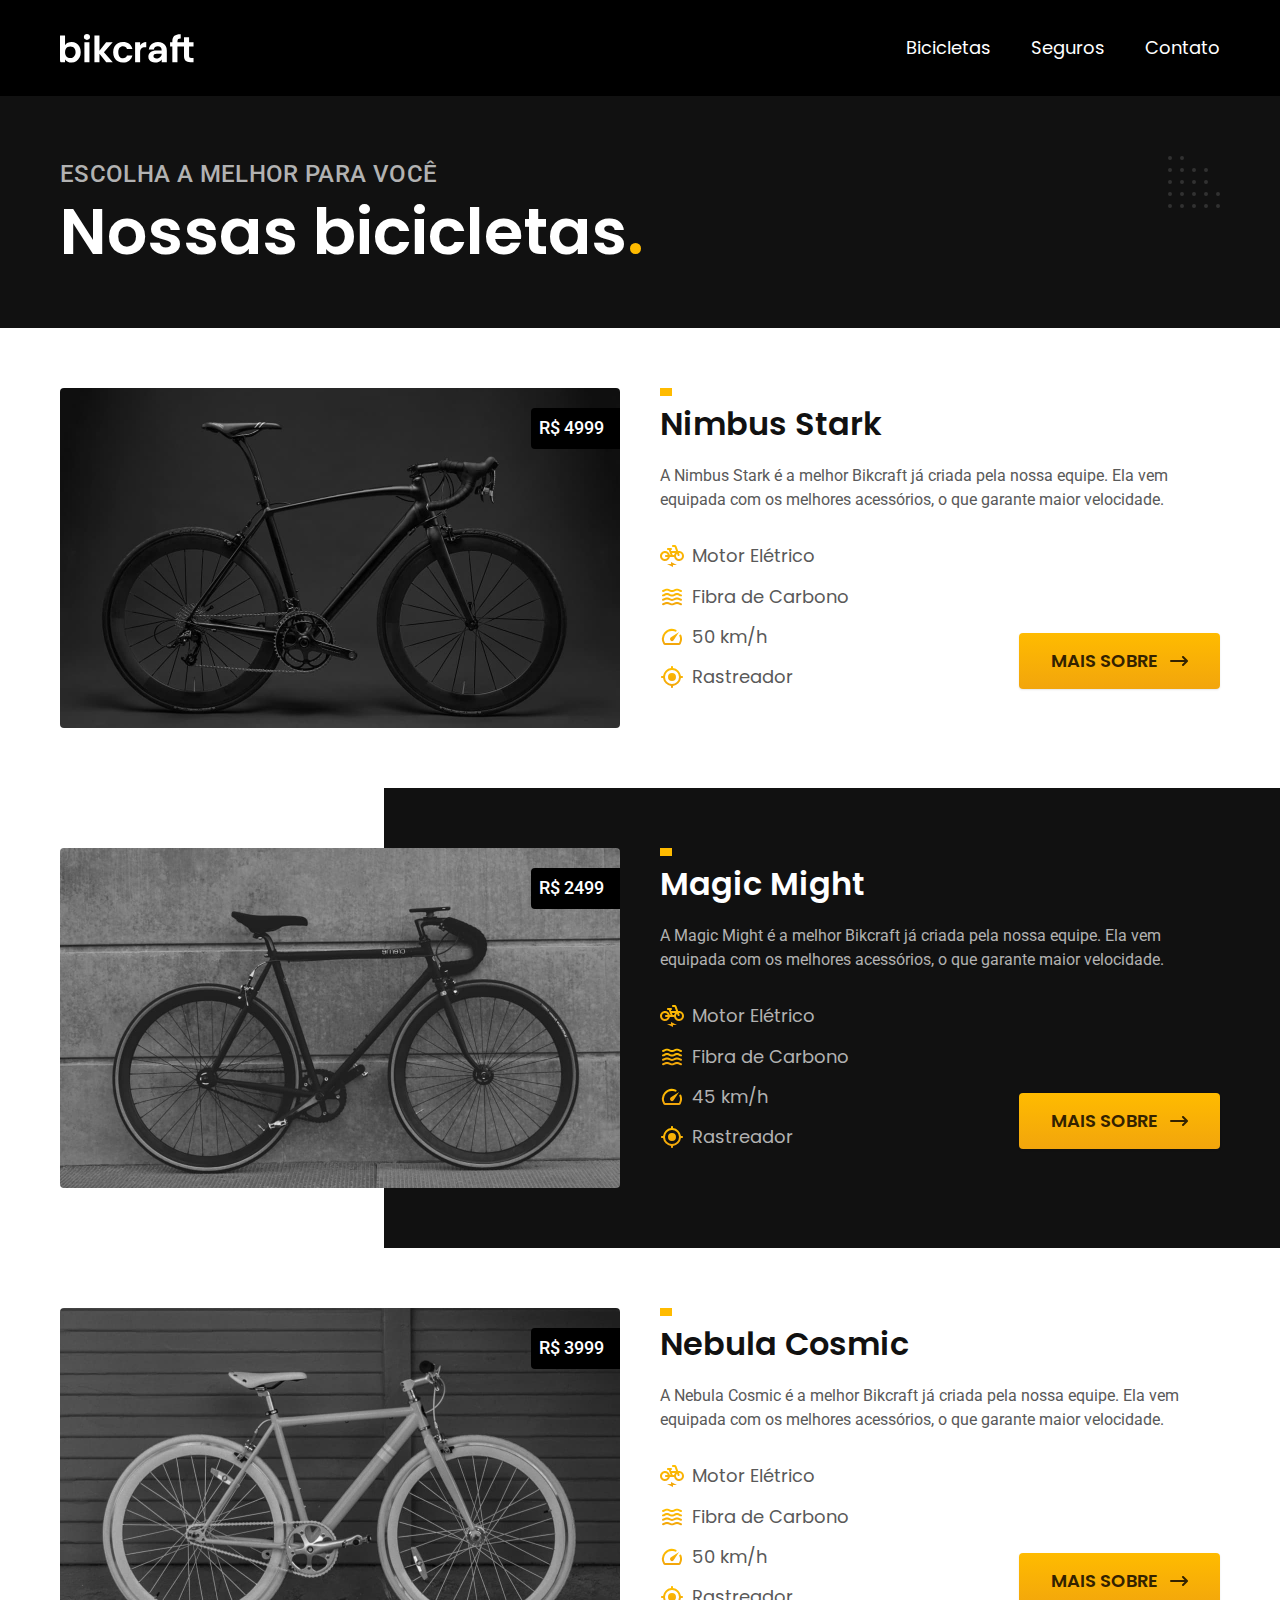
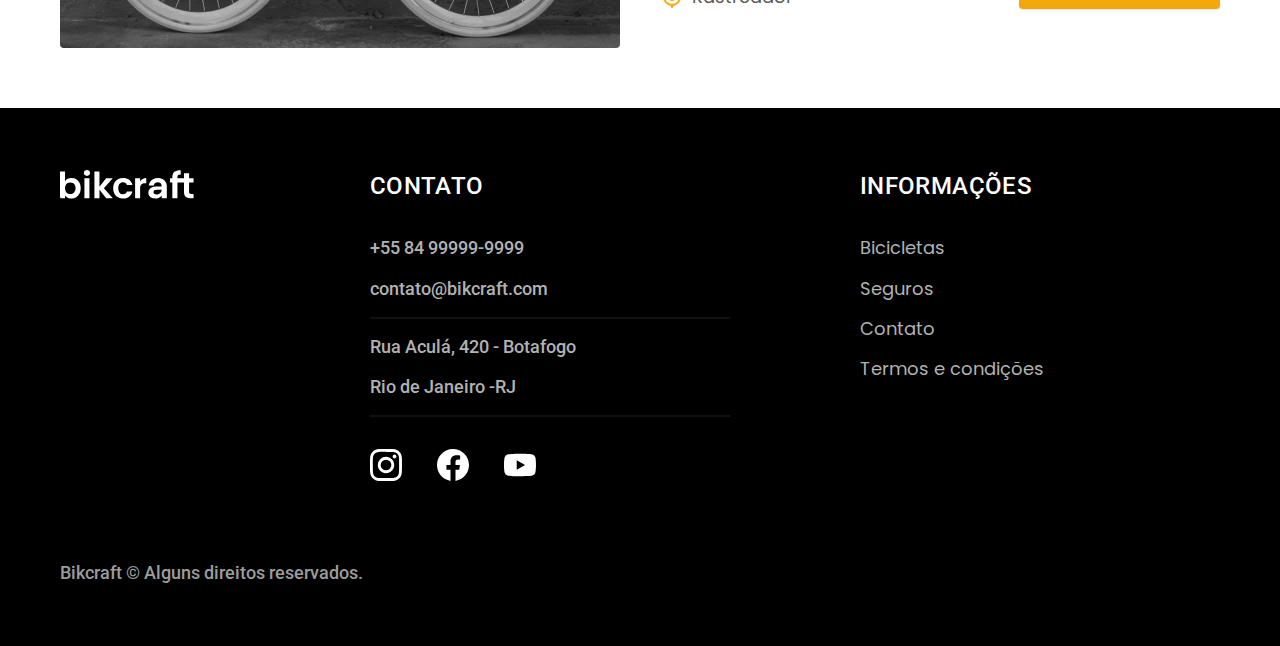
==== bicicletas.html @ da6675d0 "finalizando" ====
<!DOCTYPE html>

<html lang="pt-br">
<head>
  <meta charset="UTF-8">
  <meta name="viewport" content="width=device-width, initial-scale=1.0">

  <title>Bicicletas | Bikcraft </title>
  <meta name="description" content="Termos e Condições">

  
    <link rel="preload" href="./css/style.css " as="style">
  <link rel="stylesheet" href="./css/style.css">



  <link rel="preconnect" href="https://fonts.googleapis.com">
  <link rel="preconnect" href="https://fonts.gstatic.com" crossorigin>
  <link href="https://fonts.googleapis.com/css2?family=Poppins:wght@400;600&
  family=Roboto:wght@400;500&display=swap" rel="stylesheet">
  <link rel="preconnect" href="https://fonts.googleapis.com">
  <link rel="preconnect" href="https://fonts.gstatic.com" crossorigin>
  <link href="https://fonts.googleapis.com/css2?family=Merriweather:ital,
  wght@1,900&family=Poppins:wght@400;600&family=Roboto:wght@400;500&
  display=swap" rel="stylesheet">
</head>
  <!-- <STYLE>A {text-decoration: none;} </STYLE> -->

<body id="bicicletas">
  <header class="header-bg">
    <div class="header container">
      <a href="./">
        <img src="./img/bikcraft.svg" alt="Bikcraft">
      </a><!-- clicar na imagem 'bikcraft' inicial para voltar para home do site -->
       
      <nav aria-label="primária">
        <ul class="header-menu font-1-m cor-0">
          <li><a href="./bicicletas.html">Bicicletas</a></li>
          <li><a href="./seguros.html">Seguros</a></li>
          <li><a href="./contato.html">Contato</a></li>
        </ul>
      </nav>
    </div>
  </header>

  <main>
    <div class="titulo-bg">
      <div class="titulo container">
        <p class="font-2-l-b cor-5">Escolha a melhor para você</p>
        <h1 class="font-1-xxl cor-0">Nossas bicicletas<span class="cor-p1">.</span></h1>
      </div>
    </div>    
    <div class="bicicletas container">
      <div class="bicicletas-imagem">
        <img src="./img/bicicletas/nimbus.jpg" alt="Bicicleta preta">
        <span class="font-2-m cor-0">R$ 4999</span>         
      </div>
      <div class="bicicletas-conteudo">
        <h2 class="font-1-xl">Nimbus Stark</h2>
        <p class="font-2-s cor-8">A Nimbus Stark é a melhor Bikcraft já criada pela nossa equipe. Ela vem 
        equipada com os melhores acessórios, o que garante maior velocidade.</p>
        <ul class="font-1-m cor-8">
          <li><img src="./img/icones/eletrica.svg" alt="">
            Motor Elétrico
          </li>
          <li><img src="./img/icones/carbono.svg" alt="">
            Fibra de Carbono
          </li>
          <li><img src="./img/icones/velocidade.svg" alt="">
            50 km/h
          </li>
          <li><img src="./img/icones/rastreador.svg" alt="">
            Rastreador
          </li>
        </ul>
        <a class="botao seta" href="./bicicletas/nimbus.html">Mais sobre</a>
      </div>
    </div>    
    <div class="bicicletas-bg">
      <div class="bicicletas container">
        <div class="bicicletas-imagem">
          <img src="./img/bicicletas/magic.jpg" alt="Bicicleta preta">
          <span class="font-2-m cor-0">R$ 2499</span>         
        </div>
        <div class="bicicletas-conteudo">
          <h2 class="font-1-xl cor-0">Magic Might</h2>
          <p class="font-2-s cor-5">A Magic Might é a melhor Bikcraft já criada pela nossa equipe. Ela vem 
          equipada com os melhores acessórios, o que garante maior velocidade.</p>
          <ul class="font-1-m cor-5">
            <li><img src="./img/icones/eletrica.svg" alt="">
              Motor Elétrico
            </li>
            <li><img src="./img/icones/carbono.svg" alt="">
              Fibra de Carbono
            </li>
            <li><img src="./img/icones/velocidade.svg" alt="">
              45 km/h
            </li>
            <li><img src="./img/icones/rastreador.svg" alt="">
              Rastreador
            </li>
          </ul>
          <a class="botao seta" href="./bicicletas/magic.html">Mais sobre</a>
        </div>
      </div>
    </div>
    <div class="bicicletas container">
      <div class="bicicletas-imagem">
        <img src="./img/bicicletas/nebula.jpg" alt="Bicicleta preta">
        <span class="font-2-m cor-0">R$ 3999</span>         
      </div>
      <div class="bicicletas-conteudo">
        <h2 class="font-1-xl">Nebula Cosmic</h2>
        <p class="font-2-s cor-8">A Nebula Cosmic é a melhor Bikcraft já criada pela nossa equipe. Ela vem 
        equipada com os melhores acessórios, o que garante maior velocidade.</p>
        <ul class="font-1-m cor-8">
          <li><img src="./img/icones/eletrica.svg" alt="">
            Motor Elétrico
          </li>
          <li><img src="./img/icones/carbono.svg" alt="">
            Fibra de Carbono
          </li>
          <li><img src="./img/icones/velocidade.svg" alt="">
            50 km/h
          </li>
          <li><img src="./img/icones/rastreador.svg" alt="">
            Rastreador
          </li>
        </ul>
        <a class="botao seta" href="./bicicletas/nebula.html">Mais sobre</a>
      </div>
    </div>
  </main>

  <footer class="footer-bg">
    <div class="footer container">
      <img src="./img/bikcraft.svg" alt="bikcraft">
      <div class="footer-contato">
        <h3 class="font-2-l-b cor-0">Contato</h3>
        <ul class="font-2-m cor-5">
          <li><a href="tel:+5584999999999">+55 84 99999-9999</a></li>
          <li><a href="mailto:contato@bikcraft.com">contato@bikcraft.com</a></li>
          <li>Rua Aculá, 420 - Botafogo</li>
          <li>Rio de Janeiro -RJ</li>
        </ul>
        <div class="footer-redes">
          <a href="./">
            <img src="./img/redes/instagram.svg" alt="Instagram">
          </a>
          <a href="./">
            <img src="./img/redes/facebook.svg" alt="Facebook">
          </a>
          <a href="./">
            <img src="./img/redes/youtube.svg" alt="Youtube">
          </a>
        </div>

      </div>
      <div class="footer-informacoes">
        <h3 class="font-2-l-b cor-0">Informações</h3>
        <nav>
          <ul class="font-1-m cor-5">
            <li><a href="./bicicletas.html">Bicicletas</a></li>
            <li><a href="./seguros.html">Seguros</a></li>
            <li><a href="./contato.html">Contato</a></li>
            <li><a href="./termos.html">Termos e condições</a></li>
          </ul>
        </nav>
      </div>
      <p class="footer-copy font-2-m cor-6">Bikcraft © Alguns direitos reservados.</p>
    </div>

  </footer>

</body>
</html>
---- css/style.css ----
@import "./global/global.css";
@import "./utilidades/tipografia.css";
@import "./utilidades/cores.css";


@import "./global/header.css";
@import "./global/footer.css";


/* Utilidades */
@import "./utilidades/componentes.css";
@import "./utilidades/formulario.css";


/* home */
@import "./home/introducao.css";
@import "./home/tecnologia.css";
@import "./home/parceiros.css";
@import "./home/depoimento.css";



/* bicicletas */
@import "./bicicletas/bicicletas-lista.css";
@import "./bicicletas/bicicletas.css";

/* bicicleta */
@import "./bicicleta/bicicleta.css";
@import "./bicicleta/seguro.css";

/* seguros */
@import "./seguros/seguros.css";
@import "./seguros/vantagens.css";
@import "./seguros/perguntas.css";

/* contato */
@import "./contato/contato.css";
@import "./contato/lojas.css";

/* orçamento */
@import "./orcamento/orcamento.css";

 

/* termos */
@import "./termos/termos.css"
---- css/style.css ----
@import "./global/global.css";
@import "./utilidades/tipografia.css";
@import "./utilidades/cores.css";


@import "./global/header.css";
@import "./global/footer.css";


/* Utilidades */
@import "./utilidades/componentes.css";
@import "./utilidades/formulario.css";


/* home */
@import "./home/introducao.css";
@import "./home/tecnologia.css";
@import "./home/parceiros.css";
@import "./home/depoimento.css";



/* bicicletas */
@import "./bicicletas/bicicletas-lista.css";
@import "./bicicletas/bicicletas.css";

/* bicicleta */
@import "./bicicleta/bicicleta.css";
@import "./bicicleta/seguro.css";

/* seguros */
@import "./seguros/seguros.css";
@import "./seguros/vantagens.css";
@import "./seguros/perguntas.css";

/* contato */
@import "./contato/contato.css";
@import "./contato/lojas.css";

/* orçamento */
@import "./orcamento/orcamento.css";

 

/* termos */
@import "./termos/termos.css"
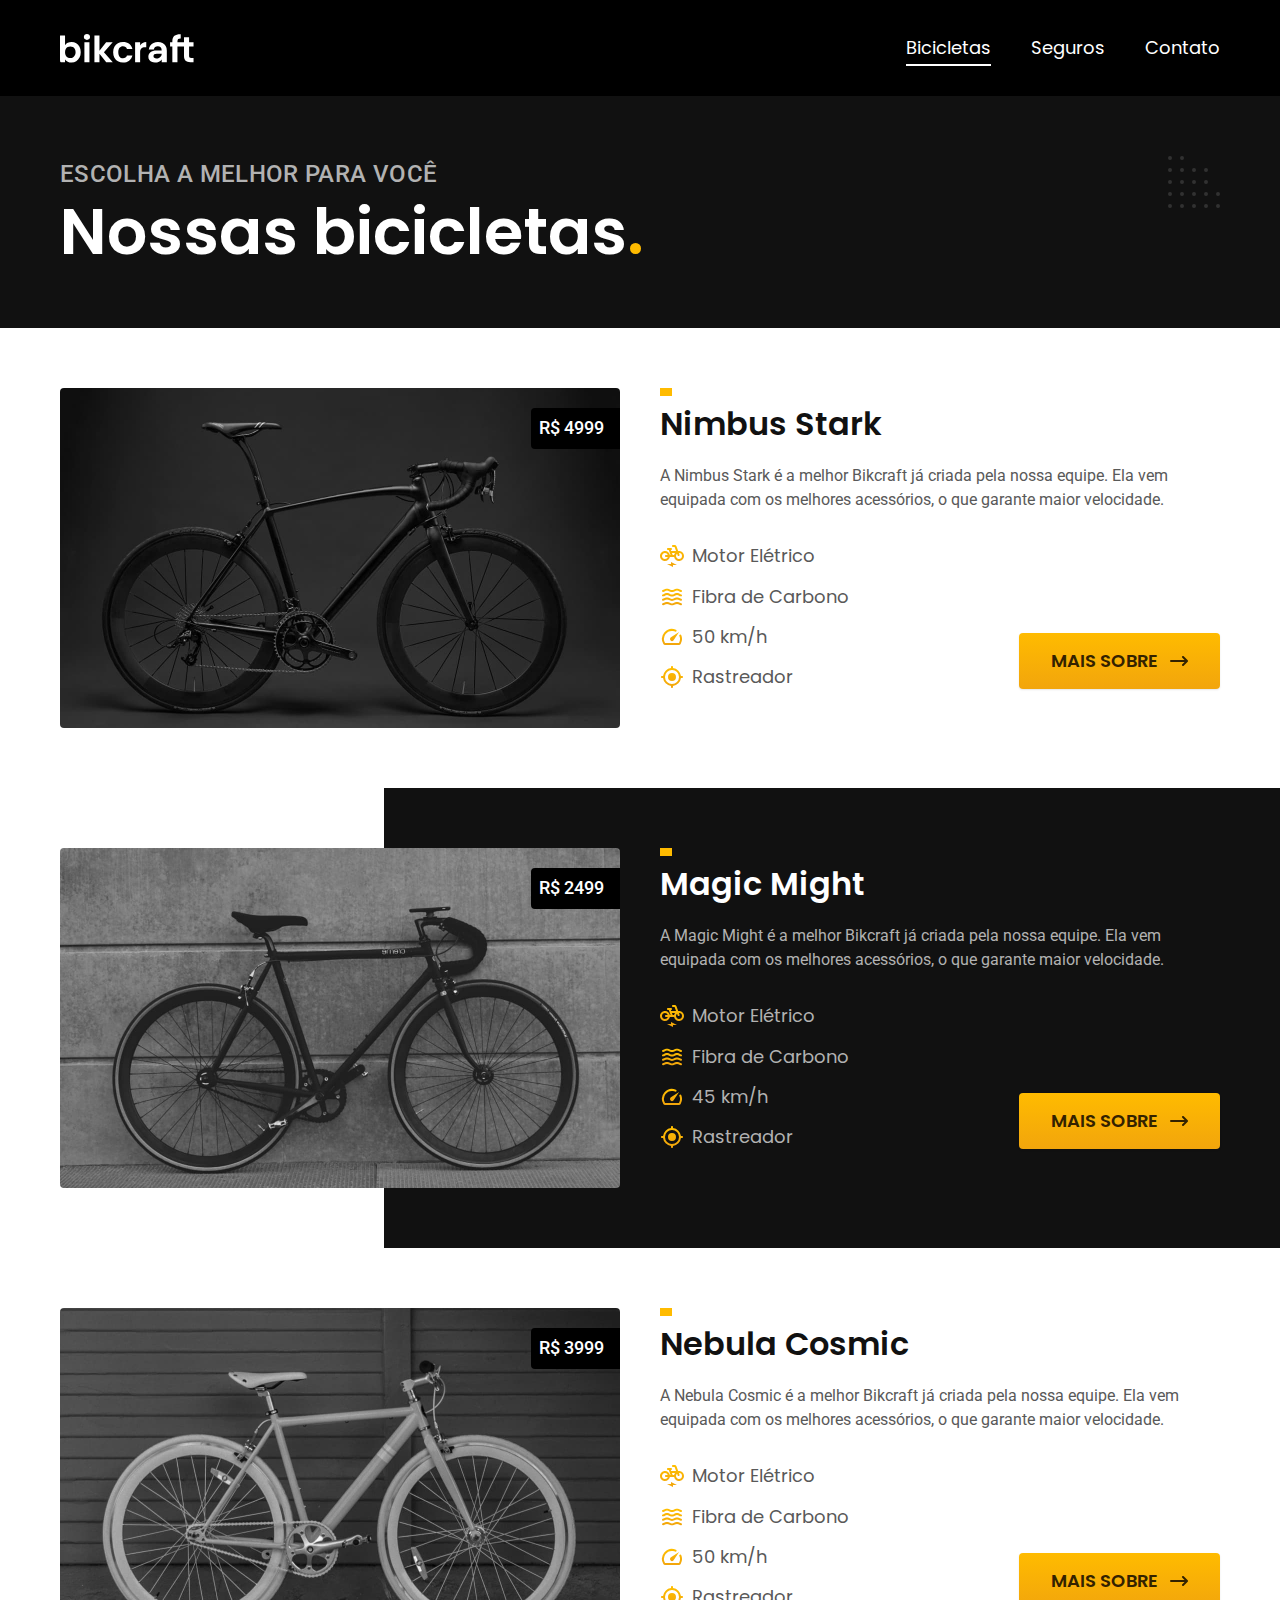
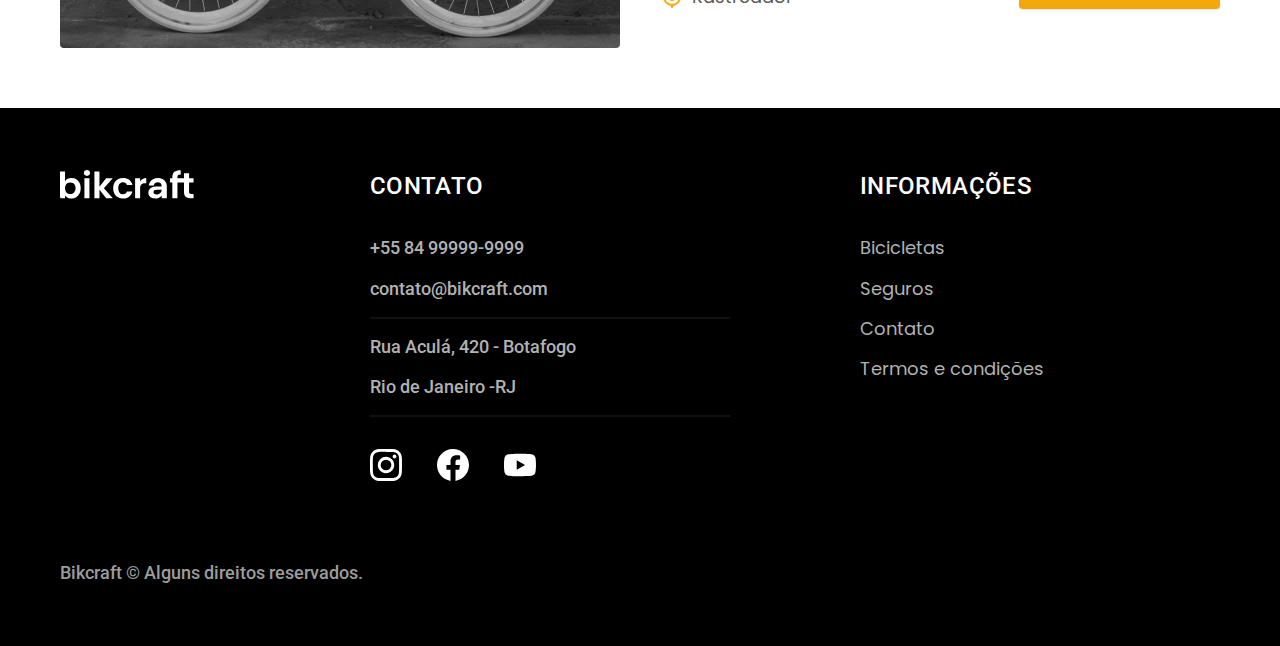
==== commit b2cc733b: "Implementando JavaScript e otimizando o css" ====
--- a/bicicletas.html
+++ b/bicicletas.html
@@ -9,8 +9,9 @@
   <meta name="description" content="Termos e Condições">
 
   
-    <link rel="preload" href="./css/style.css " as="style">
-  <link rel="stylesheet" href="./css/style.css">
+       <link rel="icon" href="./favicon.svg" type="img/svg+xml">
+  <link rel="preload" href="./css/style.min.css " as="style">
+  <link rel="stylesheet" href="./css/style.min.css">
 
 
 
@@ -23,7 +24,9 @@
   <link href="https://fonts.googleapis.com/css2?family=Merriweather:ital,
   wght@1,900&family=Poppins:wght@400;600&family=Roboto:wght@400;500&
   display=swap" rel="stylesheet">
+  <script>document.documentElement.classList.add('js');</script>
 </head>
+
   <!-- <STYLE>A {text-decoration: none;} </STYLE> -->
 
 <body id="bicicletas">
@@ -172,5 +175,7 @@
 
   </footer>
 
+   <script src="./js/script.js"></script>
 </body>
+
 </html>--- a/css/style.min.css
+++ b/css/style.min.css
@@ -0,0 +1 @@
+body{margin:0;font-family:Arial,Helvetica,sans-serif;color:#111}blockquote,dd,h1,h2,h3,h4,p,ul{margin:0}ul{padding:0;list-style:none}a{text-decoration:none;color:inherit}img{max-width:100%;display:block;border-radius:4px}img[src$=".jpg"]{border-radius:4px}.font-1-xs{font:400 0.75rem/1.35 Poppins,sans-serif}.font-2-xs{font:400 0.875rem/1.43 Roboto,sans-serif}.font-1-s{font:400 1rem/1.5 Poppins,sans-serif}.font-2-s{font:400 1rem/1.5 Roboto,sans-serif}.font-1-m,.font-1-m-b{font:400 1.125rem/1.35 Poppins,sans-serif}.font-1-m-b{font-weight:600}.font-2-m{font:500 1.125rem/1.35 Roboto,sans-serif}.font-1-l{font:400 1.5rem/1.5 Poppins,sans-serif}.font-2-l,.font-2-l-b{font:400 1.5rem/1.5 Roboto,sans-serif}.font-2-l-b{font-weight:500;letter-spacing:.015em;text-transform:uppercase}.font-1-xl{font:600 2rem/1.25 Poppins,sans-serif}.font-2-xl{font:500 2rem/1.25 Roboto,sans-serif}.font-1-xxl{font:600 4rem/1.125 Poppins,sans-serif}@media (max-width:1200px){.font-1-xxl{font-size:3rem}.font-2-l,.font-2-l-b{font-size:1.125rem}}@media (max-width:1200px){.font-1-xxl{font-size:2rem}.font-1-xl,.font-2-xl{font-size:1.5rem}}:root{--cor-0:#ffffff;--cor-1:#F7F7F7;--cor-2:#EDEDED;--cor-3:#DEDEDE;--cor-4:#CCCCCC;--cor-5:#b2b2b2;--cor-6:#9C9C9C;--cor-7:#717171;--cor-8:#595959;--cor-9:#404040;--cor-10:#2e2e2e;--cor-11:#111111;--cor-12:#000000;--cor-p1:#ffbb00;--cor-p2:#E4A30B;--cor-p3:#A66F00;--cor-p4:#664400;--cor-p5:#332200}.cor-0{color:var(--cor-0)}.cor-1{color:var(--cor-1)}.cor-2{color:var(--cor-2)}.cor-3{color:var(--cor-3)}.cor-4{color:var(--cor-4)}.cor-5{color:var(--cor-5)}.cor-6{color:var(--cor-6)}.cor-7{color:var(--cor-7)}.cor-8{color:var(--cor-8)}.cor-9{color:var(--cor-9)}.cor-10{color:var(--cor-10)}.cor-11{color:var(--cor-11)}.cor-12{color:var(--cor-12)}.cor-p1{color:var(--cor-p1)}.cor-p2{color:var(--cor-p2)}.cor-p3{color:var(--cor-p3)}.cor-p4{color:var(--cor-p4)}.cor-p5{color:var(--cor-p5)}.js .fadeInDown{transform:translate3d(0,-20px,0)}.js .fadeInUp{transform:translate3d(0,20px,0)}.js .fadeInRight{transform:translate3d(20px,0,0)}.js .fadeInLeft{transform:translate3d(-20px,0,0)}.js [data-anime]{opacity:0}.js .anime{opacity:1;transform:none;transition:transform .8s,opacity .8s}.header-bg{background-color:var(--cor-12)}.header{display:flex;flex-wrap:wrap;gap:20px;padding-top:20px;justify-content:space-between;align-items:center;padding-top:20px;padding-bottom:20px}.header-menu{display:flex;flex-wrap:wrap;gap:40px}.header-menu a{display:inline-block;padding:16px 0;position:relative}.header-menu a::after{content:"";display:block;height:2px;width:0;background:var(--cor-0);margin-top:4px;transition:.3s;position:absolute}.header-menu a.ativo::after,.header-menu a:hover:after{width:100%}@media (max-width:800px){.header-menu{gap:20px}.header-menu a{background:#111;padding:12px 16px;border-radius:4px}.header-menu a:hover{background-color:#2e2e2e}.header a:after{display:none}}@media (max-width:800px){.header-menu{gap:12px}.header-menu a{padding:8px 12px;font-size:14px}}.footer-bg{background-color:var(--cor-12)}.footer{display:grid;grid-template-columns:3fr 5fr 4fr;gap:40px;padding-top:60px;padding-bottom:60px}.footer h3{margin-bottom:32px}.footer-contato ul{margin-bottom:32px}.footer-contato li:nth-child(2n):after{content:"";display:block;max-width:360px;height:2px;background:var(--cor-11);margin-top:16px}.footer li{margin-bottom:16px}.footer-redes{display:flex;gap:35px}.footer a:hover{color:var(--cor-0)}.footer-copy{grid-column:1/-1;margin-top:40px}@media (max-width:800px){.footer>img{display:none}.footer{grid-template-columns:1fr 1fr}}@media (max-width:600px){.footer{grid-template-columns:1fr;gap:60px}.footer-copy{margin-top:0}}.container{box-sizing:border-box;max-width:1200px;padding-left:20px;padding-right:20px;margin-left:auto;margin-right:auto}.botao{display:inline-block;padding:16px 32px;background:linear-gradient(#fb0,#f2a50c);border-radius:4px;box-shadow:0 1px 2px rgba(0,0,0,.1);text-transform:uppercase;color:var(--cor-p5);font:600 1.125rem/1.35 Poppins,sans-serif;max-width:max-content;border:none;cursor:pointer}.botao:hover{background:linear-gradient(#ffb60d,#e59317)}.botao.secundario{background:var(--cor-10);color:var(--cor-2)}.botao.seta{display:flex;align-items:center}.botao.seta::after{content:"";display:inline-block;width:18px;height:10px;margin-left:12px;background:url("../img/icones/seta.svg");transition:transform .2s}.botao.seta:hover:after{transform:translateX(4px)}.botao.secundario:hover{background:var(--cor-9)}@media (max-width:600px){.botao{padding:12px 16px;font-size:16px}}.link{display:inline-block;color:var(--cor-p1);font:500 1.5rem/1.5 poppins,sans-serif;text-transform:uppercase}.link::after{content:"";display:block;width:100%;height:4px;background-color:currentColor}.link:hover{color:var(--cor-0)}.titulo-bg{padding-top:60px;padding-bottom:60px;background-color:var(--cor-11)}.titulo{background:url(../img/dec/top-right.svg) no-repeat top right 20px}.titulo p{margin-bottom:4px}@media (max-width:800px){.titulo{padding-top:40px;padding-bottom:40px}.titulo p{font-size:1rem;text-transform:lowercase;font-weight:400}}form{display:grid;grid-template-columns:1fr 1fr;gap:20px}.form label{display:block;font:600 1rem/1.5 Poppins,sans-serif;margin-bottom:4px}.form .col-2{grid-column:span 2}.form input[type=email],.form input[type=text],.form textarea{font:400 1rem/1.5 Roboto,sans-serif;background:var(--cor-1);border:1px solid var(--cor-2);padding:12px;border-radius:4px;width:100%;box-sizing:border-box}.form input[type=email]:focus,.form input[type=text]:focus,.form textarea:focus{outline:0;border-color:var(--cor-p1);background:var(--cor-0);box-shadow:0 0 0 2px #fea}@media (max-width:600px){.form{grid-template-columns:1fr}.form .col-2{grid-column:1}}.introducao-bg{background:var(--cor-12) url(../img/dec/bottom-left.svg) no-repeat bottom 160px left 20px;box-shadow:inset 0 -120px var(--cor-0)}.introducao{display:grid;grid-template-columns:1fr 1fr;gap:0 40px}.introducao-conteudo{align-self:end;padding-bottom:200px}.introducao img{width:100%;height:100%;object-fit:cover;border-radius:4px}.introducao h1{margin-bottom:32px}.introducao p{margin-bottom:20px}@media (max-width:800px){.introducao-bg{background:var(--cor-11);padding-top:40px;box-shadow:inset 0 -60px #fff}.introducao{grid-template-columns:1fr;gap:32px}.introducao-conteudo{padding-bottom:0}.introducao h1{margin-bottom:16px}.introducao img{height:300px;width:100%}}.tecnologia-bg{background-color:var(--cor-11);box-shadow:inset 0 80px var(--cor-0),inset 0 -80px var(--cor-0)}.tecnologia{display:grid;grid-template-columns:1fr 1fr;gap:40px}.tecnologia-imagem img{width:100%;height:100%;object-fit:cover;object-position:left}.tecnologia-conteudo{padding-top:160px;padding-bottom:160px}.tecnologia-conteudo>span{display:block;margin-bottom:20px}.tecnologia-conteudo h2{margin-bottom:32px}.tecnologia-conteudo>p{margin-bottom:20px}.tecnologia a{margin-bottom:80px}.tecnologia-vantagens{display:flex;gap:40px}.tecnologia-vantagens h3{margin-bottom:8px;width:max-content}.tecnologia-vantagens{display:flex;gap:40px}.tecnologia-vantagens img{width:24px;margin-bottom:8px}@media (max-width:800px){.tecnologia-bg{box-shadow:initial}.tecnologia{grid-template-columns:1fr}.tecnologia-conteudo{padding-top:60px;padding-bottom:60px}.tecnologia-imagem{display:none}.tecnologia a{margin-bottom:60px}}@media (max-width:600px){.tecnologia-vantagens{flex-direction:column}}.parceiros{padding-top:60px;padding-bottom:120px}.parceiros h2{padding-bottom:60px}.parceiros ul{padding:0 20px;max-width:1400px;display:grid;grid-template-columns:1fr 1fr 1fr 1fr;margin:0 auto}.parceiros li{display:flex;padding:32px;border-left:2px solid var(--cor-2)}.parceiros img{margin:auto}.parceiros li:first-child,.parceiros li:nth-child(5){border-left:none}.parceiros li:nth-child(n+5){border-top:2px solid var(--cor-2)}@media(max-width:800px){.parceiros{padding-bottom:60px}.parceiros li{padding:20px}.parceiros h2{margin-bottom:20px}.parceiros ul{grid-template-columns:1fr 1fr}.parceiros li:nth-child(n+3){border-top:2px solid var(--cor-2)}.parceiros li:nth-child(3),.parceiros li:nth-child(7){border-left:none}}.depoimento{display:grid;grid-template-columns:1fr 1fr;background-color:var(--cor-p1);overflow:hidden}.depoimento img{width:100%;height:100%;object-fit:cover;border-radius:0}.depoimento-conteudo{padding:40px 40px 80px 80px;align-self:end;background:url(../img/dec/bottom-right-p.svg) no-repeat bottom 40px right 40px}.depoimento-conteudo p{max-width:32ch;font-family:Merriweather,serif;font-style:italic;font-weight:900;margin-bottom:32px;position:relative}.depoimento p::after,.depoimento p::before{font-size:5rem;color:var(--cor-p2);position:absolute}.depoimento p::before{content:"“";left:-50px;top:-20px}.depoimento p::after{content:"”"}@media (min-width:1200px){.depoimento img{max-height:520px}}@media (max-width:800px){.depoimento{grid-template-columns:1fr;text-align:center}.depimento-img{max-height:200px}.depoimento-conteudo{padding:40px 20px;justify-self:center}}.bicicletas-lista{padding-top:60px;padding-bottom:120px}.bicicletas-lista h2{margin-bottom:40px}.bicicletas-lista ul{display:flex;gap:40px;padding:0 20px 20px 20px;max-width:1400px;margin-left:auto;margin-right:auto;overflow-x:auto}#bicicleta .bicicletas-lista ul{padding:0 0 20px 0}.bicicletas-lista li{min-width:280px}.bicicletas-lista a{display:block}.bicicletas-lista img{margin-bottom:16px}.bicicletas-lista h3{margin-bottom:8px;display:flex;align-items:center}.bicicletas-lista h3::before{content:"";display:inline-block;height:8px;width:12px;margin-right:8px;background-color:var(--cor-p1);transition:width .2s}.bicicletas-lista a:hover h3::before{width:24px}.bicicletas-lista li span{padding-left:20px}@media (max-width:800px){.bicicletas-lista{padding-bottom:60px}.bicicletas-lista ul{gap:20px}}.bicicletas-bg{background:var(--cor-11);background:linear-gradient(to right,var(--cor-0) 30%,var(--cor-11) 0)}.bicicletas{display:grid;grid-template-columns:1fr 1fr;gap:40px;padding-top:60px;padding-bottom:60px}.bicicletas-imagem{display:grid}.bicicletas-imagem img{grid-area:1/1}.bicicletas-imagem span{grid-area:1/1;place-self:start end;margin-top:20px;background:var(--cor-12);display:inline-block;padding:8px 16px 8px 8px;border-radius:4px 0 0 4px}.bicicletas-conteudo{display:grid;grid-template-columns:1fr auto;align-content:start}.bicicletas-conteudo h2,.bicicletas-conteudo p{grid-column:1/-1}.bicicletas h2{margin-bottom:20px}.bicicletas h2::before{content:"";display:block;width:12px;height:8px;background-color:var(--cor-p1);margin-bottom:8px}.bicicletas p{margin-bottom:32px}.bicicletas a{place-self:end}.bicicletas li{display:flex;align-items:center}.bicicletas li+li{margin-top:16px}.bicicletas-conteudo img{width:24px;margin-right:8px}@media (max-width:800px){.bicicletas-bg{background:var(--cor-11)}.bicicletas{grid-template-columns:1fr;gap:20px;padding-top:40px;padding-bottom:40px}}@media (max-width:600px){.bicicletas-conteudo{grid-template-columns:1fr}.bicicletas ul{font-size:1rem;grid-template-columns:1fr 1fr;margin-bottom:32px}.bicicletas a{place-self:star}}.bicicleta{display:grid;grid-template-columns:1fr 1fr;align-items:start;gap:40px;padding-top:60px;padding-bottom:60px;background:url(../img/dec/top-right.svg) no-repeat top 40px right 20px}#bicicleta .titulo p{text-transform:uppercase}.bicicleta-imagens{display:flex;flex-wrap:wrap;gap:20px}.bicicleta-imagens img{flex:1;min-width:200px}.bicicleta-imagens img:first-child{min-width:100%}.bicicleta-conteudo>p{margin-bottom:32px}.bicicleta-comprar{display:grid;grid-template-columns:max-content auto;align-items:center;justify-items:start;gap:8px 12px;margin-bottom:40px}.bicicleta-comprar a{grid-row:span 2}.bicicleta-comprar span{display:flex;align-items:center;background-color:var(--cor-12);gap:8px;padding:4px 8px;border-radius:4px}.bicicleta-conteudo h2{text-transform:uppercase;letter-spacing:.015em;margin-bottom:12px}.bicicleta-ficha,.bicicleta-informacoes{padding:32px;background-color:var(--cor-12);border-radius:4px}.bicicleta-informacoes{margin-bottom:40px;display:grid;grid-template-columns:1fr 1fr;gap:32px}.bicicleta-informacoes img{width:24px;margin-bottom:8px}.bicicleta-informacoes h3{margin-bottom:8px}.bicicleta-ficha li{padding:4px 0;display:flex;justify-content:space-between;border-bottom:1px solid var(--cor-11)}.bicicleta-ficha li:last-child{border-bottom:none}.bicicleta-ficha span{color:var(--cor-6)}@media (max-width:800px){.bicicleta{grid-template-columns:1fr;padding-top:40px;padding-bottom:40px}.bicicleta-imagens{grid-row:2}}@media (max-width:800px){.bicicleta-informacoes{grid-template-columns:1fr}.bicicleta-comprar{grid-template-columns:1fr}}.seguro-bg{background-color:var(--cor-12);box-shadow:inset 0 120px var(--cor-0),inset 0 -120px var(--cor-12)}.seguro{display:grid;grid-template-columns:1fr 1fr;gap:40px}.seguro-imagem img{width:100%;height:100%;object-fit:cover}.seguro-conteudo{padding-top:180px;padding-bottom:180px}.seguro h2{margin-bottom:32px}.seguro p{margin-bottom:20px}@media (max-width:800px){.seguro-bg{box-shadow:inset 0 -60px var(--cor-12)}.seguro{grid-template-columns:1fr}.seguro-conteudo{grid-row:1;padding-top:40px;padding-bottom:0}}.seguros-bg{background:var(--cor-11)}.seguros{padding-top:60px;padding-bottom:60px;display:grid;grid-template-columns:1fr 1fr;gap:40px;align-items:center}#seguros .seguros{padding-top:0}.seguros h2{grid-column:1/-1}.seguros-item{background-color:var(--cor-12);padding:32px 32px 32px 60px;display:grid;grid-template-columns:1fr auto;border-radius:4px}.seguros-item h3{margin-bottom:40px}.seguros-item span{grid-column:2;display:block;text-align:right}.seguros-item ul{grid-column:1/-1;margin-bottom:32px}.seguros-item li{display:flex;align-items:center;position:relative}.seguros-item li+li{margin-top:20px}.seguros-item li::before{content:"";display:inline-block;width:13px;height:9px;background-image:url(../img/icones/lista.svg);position:absolute;left:-21px}.seguros-item a{grid-column:1/-1}@media (max-width:800px){.seguros{grid-template-columns:1fr}}.vantagens-bg{background-color:var(--cor-12)}.vantagens{padding-top:120px;padding-bottom:120px}.vantagens h2{margin-bottom:60px}.vantagens ul{display:grid;grid-template-columns:repeat(auto-fit,minmax(280px,max-content));gap:40px 80px}.vantagens h3,.vantagens img{margin-bottom:8px}@media (max-width:800px){.vantagens{padding-top:60px;padding-bottom:60px}.vantagens h2{margin-bottom:40px}.vantagens ul{gap:20px}}.perguntas{padding-top:120px;padding-bottom:120px}.perguntas h2{padding-bottom:60px}.perguntas dl>div{padding:20px;border-radius:4px}.perguntas dl>div:nth-child(odd){background-color:var(--cor-1)}.perguntas button{display:grid;grid-template-columns:auto 1fr auto;align-items:center;gap:8px;cursor:pointer;border:none;background:0 0;width:100%;text-align:left}.perguntas button::before{content:"";display:inline-block;width:12px;height:8px;background-color:var(--cor-p1)}.perguntas button::after{content:"";display:inline-block;width:14px;height:6px;background:url(../img/icones/seta-abrir.svg);transition:.3s}.perguntas button:hover::after,.perguntas button[aria-expanded=true]::after{transform:rotate(180deg)}.js .perguntas dd{display:none}.js .perguntas dd.ativa{display:block}.perguntas dd{padding-left:20px;padding-top:16px;max-width:80ch}@media(max-width:800px){.perguntas{padding-top:60px;padding-bottom:60px}.perguntas h2{padding-bottom:40px}}#contato{background:linear-gradient(var(--cor-11) 600px,var(--cor-1) 0)}.contato{display:grid;grid-template-columns:5fr 7fr;margin-bottom:300px}.contato-dados,.contato-formulario{padding:60px;box-shadow:0 1px 2px rgba(0,0,0,.1)}.contato-dados{border-radius:5px 00 5px;background:var(--cor-12) url(../img/dec/bottom-left.svg) no-repeat bottom 20px left 20px}.contato-formulario{border-radius:0 5px 5px 0;background:var(--cor-0) url(../img/dec/bottom-right.svg) no-repeat bottom 20px right 20px}.contato-dados h2{margin-bottom:60px}.contato-endereço{margin-bottom:32px;padding-left:28px;background:url(../img/icones/local.svg) no-repeat 0 2px}.contato-endereço p{margin-bottom:8px}.contato-meios a{display:block;max-width:max-content;margin-bottom:8px;padding-left:28px}.contato-meios a:hover{color:var(--cor-0)}.contato-meios a:first-child{background:url(../img/icones/email.svg) no-repeat 0 2px}.contato-meios a:nth-child(2){margin-bottom:32px}.contato-meios a:nth-child(3){background:url(../img/icones/telefone.svg) no-repeat 0 2px;margin-bottom:60px}.contato-redes{display:flex;gap:32px;padding:28px}@media (max-width:800px){.contato{grid-template-columns:1fr}.contato-dados,.contato-formulario{padding:20px}.contato-dados{border-radius:5px 5px 0 0;background:var(--cor-12)}.contato-formulario{border-radius:0 0 5px 5px}.contato-dados h2,.contato-meios a:nth-child(3){margin-bottom:32px}.contato-redes{margin-bottom:12px}}.lojas{display:grid;grid-template-columns:1fr 1fr;gap:0 40px;padding-top:120px;padding-bottom:120px}.lojas h2{grid-column:1/-1;margin-bottom:60px}.lojas img{border-radius:4px 4px 0 0}.lojas-item{border-radius:4px;background:var(--cor-0);box-shadow:0 1px 2px rgba(0,0,0,.1)}.lojas-conteudo{display:grid;grid-template-columns:1fr 1fr;gap:32px 16px}.lojas-conteudo h3,.lojas-tempo{grid-column:1/-1}.lojas-dados{display:grid;gap:8px;border-left:2px solid var(--cor-2);padding-left:12px}.lojas-tempo{display:flex;align-items:center;gap:8px}@media (max-width:800px){.lojas{gap:20px;padding-top:60px;padding-bottom:60px}.lojas h2{margin-bottom:32px}.lojas-conteudo{grid-template-columns:1fr}}@media (max-width:600px){.lojas{grid-template-columns:1fr}}#orcamento{background:linear-gradient(var(--cor-11) 600px,var(--cor-1) 0)}.orcamento{display:grid;grid-template-columns:5fr 7fr;padding-bottom:120px}.orcamento h2{text-transform:uppercase;position:relative;display:flex;align-items:center}.orcamento h2::before{content:"";display:inline-block;width:4px;height:8px;background-color:var(--cor-p1);position:absolute;left:-12px}.orcamento-dados,.orcamento-produto{padding:60px;box-shadow:0 1px 2px rgba(0,0,0,.1)}.orcamento-produto{border-radius:5px 0 0 5px;background:var(--cor-12);display:grid;grid-template-columns:1fr 1fr;gap:20px;align-content:start}.orcamento-produto>*{grid-column:1/-1}.orcamento-produto>label{grid-column:initial}.orcamento-produto label{font:400 1rem/1.5 Poppins,sans-serif;color:var(--cor-4);background-color:var(--cor-10);padding:12px 16px;border-radius:4px;cursor:pointer;display:grid;grid-template-columns:auto 1fr auto;align-items:center;border:1px solid var(--cor-10)}.orcamento-produto input:checked+label{background:var(--cor-0);color:var(--cor-11)}.orcamento-produto label::before{content:"";display:inline-block;box-sizing:border-box;width:12px;height:12px;border:1px solid var(--cor-6);border-radius:50%;margin-right:8px}.orcamento-produto input:checked+label::before{border-color:var(--cor-7);box-shadow:inset 0 0 0 3px var(--cor-0),inset 0 0 0 6px var(--cor-7)}.orcamento-produto label:hover{background-color:var(--cor-9);border-color:var(--cor-9)}.orcamento-produto input:focus+label{box-shadow:0 0 0 2px var(--cor-p1);border:var(--cor-12)}.orcamento-produto label span{display:none}.orcamento-produto input:checked+label span{display:inline-block}.orcamento-produto input{opacity:0;position:absolute;pointer-events:none}.orcamento-dados{border-radius:0 5px 5px 0;background:var(--cor-0);display:grid;grid-template-columns:1fr 1fr;gap:20px}.orcamento-conteudo{display:none}.orcamento-conteudo h2,.orcamento-dados h2:nth-of-type(n+2){margin-top:20px}#bikcraft:checked~#orcamento-bikcraft,#seguro:checked~#orcamento-seguro{display:grid;gap:20px}.orcamento-detalhes{display:none;background:var(--cor-0);padding:20px;grid-template-columns:1fr 1fr;border-radius:4px;align-items:center}.orcamento-detalhes li{display:flex;align-items:center;margin-bottom:8px}.orcamento-detalhes li img{width:16px;margin-right:8px}.orcamento-produto input:checked+label+.orcamento-detalhes{display:grid}@media (max-width:1200px){.orcamento-dados,.orcamento-produto{padding:32px}}@media (max-width:800px){.orcamento{grid-template-columns:1fr}.orcamento-produto{border-radius:5px 5px 0 0}.orcamento-dados{border-radius:0 0 5px 5px}}@media (max-width:400px){.orcamento-produto{grid-template-columns:1fr}}--- a/css/style.min.css
+++ b/css/style.min.css
@@ -0,0 +1 @@
+body{margin:0;font-family:Arial,Helvetica,sans-serif;color:#111}blockquote,dd,h1,h2,h3,h4,p,ul{margin:0}ul{padding:0;list-style:none}a{text-decoration:none;color:inherit}img{max-width:100%;display:block;border-radius:4px}img[src$=".jpg"]{border-radius:4px}.font-1-xs{font:400 0.75rem/1.35 Poppins,sans-serif}.font-2-xs{font:400 0.875rem/1.43 Roboto,sans-serif}.font-1-s{font:400 1rem/1.5 Poppins,sans-serif}.font-2-s{font:400 1rem/1.5 Roboto,sans-serif}.font-1-m,.font-1-m-b{font:400 1.125rem/1.35 Poppins,sans-serif}.font-1-m-b{font-weight:600}.font-2-m{font:500 1.125rem/1.35 Roboto,sans-serif}.font-1-l{font:400 1.5rem/1.5 Poppins,sans-serif}.font-2-l,.font-2-l-b{font:400 1.5rem/1.5 Roboto,sans-serif}.font-2-l-b{font-weight:500;letter-spacing:.015em;text-transform:uppercase}.font-1-xl{font:600 2rem/1.25 Poppins,sans-serif}.font-2-xl{font:500 2rem/1.25 Roboto,sans-serif}.font-1-xxl{font:600 4rem/1.125 Poppins,sans-serif}@media (max-width:1200px){.font-1-xxl{font-size:3rem}.font-2-l,.font-2-l-b{font-size:1.125rem}}@media (max-width:1200px){.font-1-xxl{font-size:2rem}.font-1-xl,.font-2-xl{font-size:1.5rem}}:root{--cor-0:#ffffff;--cor-1:#F7F7F7;--cor-2:#EDEDED;--cor-3:#DEDEDE;--cor-4:#CCCCCC;--cor-5:#b2b2b2;--cor-6:#9C9C9C;--cor-7:#717171;--cor-8:#595959;--cor-9:#404040;--cor-10:#2e2e2e;--cor-11:#111111;--cor-12:#000000;--cor-p1:#ffbb00;--cor-p2:#E4A30B;--cor-p3:#A66F00;--cor-p4:#664400;--cor-p5:#332200}.cor-0{color:var(--cor-0)}.cor-1{color:var(--cor-1)}.cor-2{color:var(--cor-2)}.cor-3{color:var(--cor-3)}.cor-4{color:var(--cor-4)}.cor-5{color:var(--cor-5)}.cor-6{color:var(--cor-6)}.cor-7{color:var(--cor-7)}.cor-8{color:var(--cor-8)}.cor-9{color:var(--cor-9)}.cor-10{color:var(--cor-10)}.cor-11{color:var(--cor-11)}.cor-12{color:var(--cor-12)}.cor-p1{color:var(--cor-p1)}.cor-p2{color:var(--cor-p2)}.cor-p3{color:var(--cor-p3)}.cor-p4{color:var(--cor-p4)}.cor-p5{color:var(--cor-p5)}.js .fadeInDown{transform:translate3d(0,-20px,0)}.js .fadeInUp{transform:translate3d(0,20px,0)}.js .fadeInRight{transform:translate3d(20px,0,0)}.js .fadeInLeft{transform:translate3d(-20px,0,0)}.js [data-anime]{opacity:0}.js .anime{opacity:1;transform:none;transition:transform .8s,opacity .8s}.header-bg{background-color:var(--cor-12)}.header{display:flex;flex-wrap:wrap;gap:20px;padding-top:20px;justify-content:space-between;align-items:center;padding-top:20px;padding-bottom:20px}.header-menu{display:flex;flex-wrap:wrap;gap:40px}.header-menu a{display:inline-block;padding:16px 0;position:relative}.header-menu a::after{content:"";display:block;height:2px;width:0;background:var(--cor-0);margin-top:4px;transition:.3s;position:absolute}.header-menu a.ativo::after,.header-menu a:hover:after{width:100%}@media (max-width:800px){.header-menu{gap:20px}.header-menu a{background:#111;padding:12px 16px;border-radius:4px}.header-menu a:hover{background-color:#2e2e2e}.header a:after{display:none}}@media (max-width:800px){.header-menu{gap:12px}.header-menu a{padding:8px 12px;font-size:14px}}.footer-bg{background-color:var(--cor-12)}.footer{display:grid;grid-template-columns:3fr 5fr 4fr;gap:40px;padding-top:60px;padding-bottom:60px}.footer h3{margin-bottom:32px}.footer-contato ul{margin-bottom:32px}.footer-contato li:nth-child(2n):after{content:"";display:block;max-width:360px;height:2px;background:var(--cor-11);margin-top:16px}.footer li{margin-bottom:16px}.footer-redes{display:flex;gap:35px}.footer a:hover{color:var(--cor-0)}.footer-copy{grid-column:1/-1;margin-top:40px}@media (max-width:800px){.footer>img{display:none}.footer{grid-template-columns:1fr 1fr}}@media (max-width:600px){.footer{grid-template-columns:1fr;gap:60px}.footer-copy{margin-top:0}}.container{box-sizing:border-box;max-width:1200px;padding-left:20px;padding-right:20px;margin-left:auto;margin-right:auto}.botao{display:inline-block;padding:16px 32px;background:linear-gradient(#fb0,#f2a50c);border-radius:4px;box-shadow:0 1px 2px rgba(0,0,0,.1);text-transform:uppercase;color:var(--cor-p5);font:600 1.125rem/1.35 Poppins,sans-serif;max-width:max-content;border:none;cursor:pointer}.botao:hover{background:linear-gradient(#ffb60d,#e59317)}.botao.secundario{background:var(--cor-10);color:var(--cor-2)}.botao.seta{display:flex;align-items:center}.botao.seta::after{content:"";display:inline-block;width:18px;height:10px;margin-left:12px;background:url("../img/icones/seta.svg");transition:transform .2s}.botao.seta:hover:after{transform:translateX(4px)}.botao.secundario:hover{background:var(--cor-9)}@media (max-width:600px){.botao{padding:12px 16px;font-size:16px}}.link{display:inline-block;color:var(--cor-p1);font:500 1.5rem/1.5 poppins,sans-serif;text-transform:uppercase}.link::after{content:"";display:block;width:100%;height:4px;background-color:currentColor}.link:hover{color:var(--cor-0)}.titulo-bg{padding-top:60px;padding-bottom:60px;background-color:var(--cor-11)}.titulo{background:url(../img/dec/top-right.svg) no-repeat top right 20px}.titulo p{margin-bottom:4px}@media (max-width:800px){.titulo{padding-top:40px;padding-bottom:40px}.titulo p{font-size:1rem;text-transform:lowercase;font-weight:400}}form{display:grid;grid-template-columns:1fr 1fr;gap:20px}.form label{display:block;font:600 1rem/1.5 Poppins,sans-serif;margin-bottom:4px}.form .col-2{grid-column:span 2}.form input[type=email],.form input[type=text],.form textarea{font:400 1rem/1.5 Roboto,sans-serif;background:var(--cor-1);border:1px solid var(--cor-2);padding:12px;border-radius:4px;width:100%;box-sizing:border-box}.form input[type=email]:focus,.form input[type=text]:focus,.form textarea:focus{outline:0;border-color:var(--cor-p1);background:var(--cor-0);box-shadow:0 0 0 2px #fea}@media (max-width:600px){.form{grid-template-columns:1fr}.form .col-2{grid-column:1}}.introducao-bg{background:var(--cor-12) url(../img/dec/bottom-left.svg) no-repeat bottom 160px left 20px;box-shadow:inset 0 -120px var(--cor-0)}.introducao{display:grid;grid-template-columns:1fr 1fr;gap:0 40px}.introducao-conteudo{align-self:end;padding-bottom:200px}.introducao img{width:100%;height:100%;object-fit:cover;border-radius:4px}.introducao h1{margin-bottom:32px}.introducao p{margin-bottom:20px}@media (max-width:800px){.introducao-bg{background:var(--cor-11);padding-top:40px;box-shadow:inset 0 -60px #fff}.introducao{grid-template-columns:1fr;gap:32px}.introducao-conteudo{padding-bottom:0}.introducao h1{margin-bottom:16px}.introducao img{height:300px;width:100%}}.tecnologia-bg{background-color:var(--cor-11);box-shadow:inset 0 80px var(--cor-0),inset 0 -80px var(--cor-0)}.tecnologia{display:grid;grid-template-columns:1fr 1fr;gap:40px}.tecnologia-imagem img{width:100%;height:100%;object-fit:cover;object-position:left}.tecnologia-conteudo{padding-top:160px;padding-bottom:160px}.tecnologia-conteudo>span{display:block;margin-bottom:20px}.tecnologia-conteudo h2{margin-bottom:32px}.tecnologia-conteudo>p{margin-bottom:20px}.tecnologia a{margin-bottom:80px}.tecnologia-vantagens{display:flex;gap:40px}.tecnologia-vantagens h3{margin-bottom:8px;width:max-content}.tecnologia-vantagens{display:flex;gap:40px}.tecnologia-vantagens img{width:24px;margin-bottom:8px}@media (max-width:800px){.tecnologia-bg{box-shadow:initial}.tecnologia{grid-template-columns:1fr}.tecnologia-conteudo{padding-top:60px;padding-bottom:60px}.tecnologia-imagem{display:none}.tecnologia a{margin-bottom:60px}}@media (max-width:600px){.tecnologia-vantagens{flex-direction:column}}.parceiros{padding-top:60px;padding-bottom:120px}.parceiros h2{padding-bottom:60px}.parceiros ul{padding:0 20px;max-width:1400px;display:grid;grid-template-columns:1fr 1fr 1fr 1fr;margin:0 auto}.parceiros li{display:flex;padding:32px;border-left:2px solid var(--cor-2)}.parceiros img{margin:auto}.parceiros li:first-child,.parceiros li:nth-child(5){border-left:none}.parceiros li:nth-child(n+5){border-top:2px solid var(--cor-2)}@media(max-width:800px){.parceiros{padding-bottom:60px}.parceiros li{padding:20px}.parceiros h2{margin-bottom:20px}.parceiros ul{grid-template-columns:1fr 1fr}.parceiros li:nth-child(n+3){border-top:2px solid var(--cor-2)}.parceiros li:nth-child(3),.parceiros li:nth-child(7){border-left:none}}.depoimento{display:grid;grid-template-columns:1fr 1fr;background-color:var(--cor-p1);overflow:hidden}.depoimento img{width:100%;height:100%;object-fit:cover;border-radius:0}.depoimento-conteudo{padding:40px 40px 80px 80px;align-self:end;background:url(../img/dec/bottom-right-p.svg) no-repeat bottom 40px right 40px}.depoimento-conteudo p{max-width:32ch;font-family:Merriweather,serif;font-style:italic;font-weight:900;margin-bottom:32px;position:relative}.depoimento p::after,.depoimento p::before{font-size:5rem;color:var(--cor-p2);position:absolute}.depoimento p::before{content:"“";left:-50px;top:-20px}.depoimento p::after{content:"”"}@media (min-width:1200px){.depoimento img{max-height:520px}}@media (max-width:800px){.depoimento{grid-template-columns:1fr;text-align:center}.depimento-img{max-height:200px}.depoimento-conteudo{padding:40px 20px;justify-self:center}}.bicicletas-lista{padding-top:60px;padding-bottom:120px}.bicicletas-lista h2{margin-bottom:40px}.bicicletas-lista ul{display:flex;gap:40px;padding:0 20px 20px 20px;max-width:1400px;margin-left:auto;margin-right:auto;overflow-x:auto}#bicicleta .bicicletas-lista ul{padding:0 0 20px 0}.bicicletas-lista li{min-width:280px}.bicicletas-lista a{display:block}.bicicletas-lista img{margin-bottom:16px}.bicicletas-lista h3{margin-bottom:8px;display:flex;align-items:center}.bicicletas-lista h3::before{content:"";display:inline-block;height:8px;width:12px;margin-right:8px;background-color:var(--cor-p1);transition:width .2s}.bicicletas-lista a:hover h3::before{width:24px}.bicicletas-lista li span{padding-left:20px}@media (max-width:800px){.bicicletas-lista{padding-bottom:60px}.bicicletas-lista ul{gap:20px}}.bicicletas-bg{background:var(--cor-11);background:linear-gradient(to right,var(--cor-0) 30%,var(--cor-11) 0)}.bicicletas{display:grid;grid-template-columns:1fr 1fr;gap:40px;padding-top:60px;padding-bottom:60px}.bicicletas-imagem{display:grid}.bicicletas-imagem img{grid-area:1/1}.bicicletas-imagem span{grid-area:1/1;place-self:start end;margin-top:20px;background:var(--cor-12);display:inline-block;padding:8px 16px 8px 8px;border-radius:4px 0 0 4px}.bicicletas-conteudo{display:grid;grid-template-columns:1fr auto;align-content:start}.bicicletas-conteudo h2,.bicicletas-conteudo p{grid-column:1/-1}.bicicletas h2{margin-bottom:20px}.bicicletas h2::before{content:"";display:block;width:12px;height:8px;background-color:var(--cor-p1);margin-bottom:8px}.bicicletas p{margin-bottom:32px}.bicicletas a{place-self:end}.bicicletas li{display:flex;align-items:center}.bicicletas li+li{margin-top:16px}.bicicletas-conteudo img{width:24px;margin-right:8px}@media (max-width:800px){.bicicletas-bg{background:var(--cor-11)}.bicicletas{grid-template-columns:1fr;gap:20px;padding-top:40px;padding-bottom:40px}}@media (max-width:600px){.bicicletas-conteudo{grid-template-columns:1fr}.bicicletas ul{font-size:1rem;grid-template-columns:1fr 1fr;margin-bottom:32px}.bicicletas a{place-self:star}}.bicicleta{display:grid;grid-template-columns:1fr 1fr;align-items:start;gap:40px;padding-top:60px;padding-bottom:60px;background:url(../img/dec/top-right.svg) no-repeat top 40px right 20px}#bicicleta .titulo p{text-transform:uppercase}.bicicleta-imagens{display:flex;flex-wrap:wrap;gap:20px}.bicicleta-imagens img{flex:1;min-width:200px}.bicicleta-imagens img:first-child{min-width:100%}.bicicleta-conteudo>p{margin-bottom:32px}.bicicleta-comprar{display:grid;grid-template-columns:max-content auto;align-items:center;justify-items:start;gap:8px 12px;margin-bottom:40px}.bicicleta-comprar a{grid-row:span 2}.bicicleta-comprar span{display:flex;align-items:center;background-color:var(--cor-12);gap:8px;padding:4px 8px;border-radius:4px}.bicicleta-conteudo h2{text-transform:uppercase;letter-spacing:.015em;margin-bottom:12px}.bicicleta-ficha,.bicicleta-informacoes{padding:32px;background-color:var(--cor-12);border-radius:4px}.bicicleta-informacoes{margin-bottom:40px;display:grid;grid-template-columns:1fr 1fr;gap:32px}.bicicleta-informacoes img{width:24px;margin-bottom:8px}.bicicleta-informacoes h3{margin-bottom:8px}.bicicleta-ficha li{padding:4px 0;display:flex;justify-content:space-between;border-bottom:1px solid var(--cor-11)}.bicicleta-ficha li:last-child{border-bottom:none}.bicicleta-ficha span{color:var(--cor-6)}@media (max-width:800px){.bicicleta{grid-template-columns:1fr;padding-top:40px;padding-bottom:40px}.bicicleta-imagens{grid-row:2}}@media (max-width:800px){.bicicleta-informacoes{grid-template-columns:1fr}.bicicleta-comprar{grid-template-columns:1fr}}.seguro-bg{background-color:var(--cor-12);box-shadow:inset 0 120px var(--cor-0),inset 0 -120px var(--cor-12)}.seguro{display:grid;grid-template-columns:1fr 1fr;gap:40px}.seguro-imagem img{width:100%;height:100%;object-fit:cover}.seguro-conteudo{padding-top:180px;padding-bottom:180px}.seguro h2{margin-bottom:32px}.seguro p{margin-bottom:20px}@media (max-width:800px){.seguro-bg{box-shadow:inset 0 -60px var(--cor-12)}.seguro{grid-template-columns:1fr}.seguro-conteudo{grid-row:1;padding-top:40px;padding-bottom:0}}.seguros-bg{background:var(--cor-11)}.seguros{padding-top:60px;padding-bottom:60px;display:grid;grid-template-columns:1fr 1fr;gap:40px;align-items:center}#seguros .seguros{padding-top:0}.seguros h2{grid-column:1/-1}.seguros-item{background-color:var(--cor-12);padding:32px 32px 32px 60px;display:grid;grid-template-columns:1fr auto;border-radius:4px}.seguros-item h3{margin-bottom:40px}.seguros-item span{grid-column:2;display:block;text-align:right}.seguros-item ul{grid-column:1/-1;margin-bottom:32px}.seguros-item li{display:flex;align-items:center;position:relative}.seguros-item li+li{margin-top:20px}.seguros-item li::before{content:"";display:inline-block;width:13px;height:9px;background-image:url(../img/icones/lista.svg);position:absolute;left:-21px}.seguros-item a{grid-column:1/-1}@media (max-width:800px){.seguros{grid-template-columns:1fr}}.vantagens-bg{background-color:var(--cor-12)}.vantagens{padding-top:120px;padding-bottom:120px}.vantagens h2{margin-bottom:60px}.vantagens ul{display:grid;grid-template-columns:repeat(auto-fit,minmax(280px,max-content));gap:40px 80px}.vantagens h3,.vantagens img{margin-bottom:8px}@media (max-width:800px){.vantagens{padding-top:60px;padding-bottom:60px}.vantagens h2{margin-bottom:40px}.vantagens ul{gap:20px}}.perguntas{padding-top:120px;padding-bottom:120px}.perguntas h2{padding-bottom:60px}.perguntas dl>div{padding:20px;border-radius:4px}.perguntas dl>div:nth-child(odd){background-color:var(--cor-1)}.perguntas button{display:grid;grid-template-columns:auto 1fr auto;align-items:center;gap:8px;cursor:pointer;border:none;background:0 0;width:100%;text-align:left}.perguntas button::before{content:"";display:inline-block;width:12px;height:8px;background-color:var(--cor-p1)}.perguntas button::after{content:"";display:inline-block;width:14px;height:6px;background:url(../img/icones/seta-abrir.svg);transition:.3s}.perguntas button:hover::after,.perguntas button[aria-expanded=true]::after{transform:rotate(180deg)}.js .perguntas dd{display:none}.js .perguntas dd.ativa{display:block}.perguntas dd{padding-left:20px;padding-top:16px;max-width:80ch}@media(max-width:800px){.perguntas{padding-top:60px;padding-bottom:60px}.perguntas h2{padding-bottom:40px}}#contato{background:linear-gradient(var(--cor-11) 600px,var(--cor-1) 0)}.contato{display:grid;grid-template-columns:5fr 7fr;margin-bottom:300px}.contato-dados,.contato-formulario{padding:60px;box-shadow:0 1px 2px rgba(0,0,0,.1)}.contato-dados{border-radius:5px 00 5px;background:var(--cor-12) url(../img/dec/bottom-left.svg) no-repeat bottom 20px left 20px}.contato-formulario{border-radius:0 5px 5px 0;background:var(--cor-0) url(../img/dec/bottom-right.svg) no-repeat bottom 20px right 20px}.contato-dados h2{margin-bottom:60px}.contato-endereço{margin-bottom:32px;padding-left:28px;background:url(../img/icones/local.svg) no-repeat 0 2px}.contato-endereço p{margin-bottom:8px}.contato-meios a{display:block;max-width:max-content;margin-bottom:8px;padding-left:28px}.contato-meios a:hover{color:var(--cor-0)}.contato-meios a:first-child{background:url(../img/icones/email.svg) no-repeat 0 2px}.contato-meios a:nth-child(2){margin-bottom:32px}.contato-meios a:nth-child(3){background:url(../img/icones/telefone.svg) no-repeat 0 2px;margin-bottom:60px}.contato-redes{display:flex;gap:32px;padding:28px}@media (max-width:800px){.contato{grid-template-columns:1fr}.contato-dados,.contato-formulario{padding:20px}.contato-dados{border-radius:5px 5px 0 0;background:var(--cor-12)}.contato-formulario{border-radius:0 0 5px 5px}.contato-dados h2,.contato-meios a:nth-child(3){margin-bottom:32px}.contato-redes{margin-bottom:12px}}.lojas{display:grid;grid-template-columns:1fr 1fr;gap:0 40px;padding-top:120px;padding-bottom:120px}.lojas h2{grid-column:1/-1;margin-bottom:60px}.lojas img{border-radius:4px 4px 0 0}.lojas-item{border-radius:4px;background:var(--cor-0);box-shadow:0 1px 2px rgba(0,0,0,.1)}.lojas-conteudo{display:grid;grid-template-columns:1fr 1fr;gap:32px 16px}.lojas-conteudo h3,.lojas-tempo{grid-column:1/-1}.lojas-dados{display:grid;gap:8px;border-left:2px solid var(--cor-2);padding-left:12px}.lojas-tempo{display:flex;align-items:center;gap:8px}@media (max-width:800px){.lojas{gap:20px;padding-top:60px;padding-bottom:60px}.lojas h2{margin-bottom:32px}.lojas-conteudo{grid-template-columns:1fr}}@media (max-width:600px){.lojas{grid-template-columns:1fr}}#orcamento{background:linear-gradient(var(--cor-11) 600px,var(--cor-1) 0)}.orcamento{display:grid;grid-template-columns:5fr 7fr;padding-bottom:120px}.orcamento h2{text-transform:uppercase;position:relative;display:flex;align-items:center}.orcamento h2::before{content:"";display:inline-block;width:4px;height:8px;background-color:var(--cor-p1);position:absolute;left:-12px}.orcamento-dados,.orcamento-produto{padding:60px;box-shadow:0 1px 2px rgba(0,0,0,.1)}.orcamento-produto{border-radius:5px 0 0 5px;background:var(--cor-12);display:grid;grid-template-columns:1fr 1fr;gap:20px;align-content:start}.orcamento-produto>*{grid-column:1/-1}.orcamento-produto>label{grid-column:initial}.orcamento-produto label{font:400 1rem/1.5 Poppins,sans-serif;color:var(--cor-4);background-color:var(--cor-10);padding:12px 16px;border-radius:4px;cursor:pointer;display:grid;grid-template-columns:auto 1fr auto;align-items:center;border:1px solid var(--cor-10)}.orcamento-produto input:checked+label{background:var(--cor-0);color:var(--cor-11)}.orcamento-produto label::before{content:"";display:inline-block;box-sizing:border-box;width:12px;height:12px;border:1px solid var(--cor-6);border-radius:50%;margin-right:8px}.orcamento-produto input:checked+label::before{border-color:var(--cor-7);box-shadow:inset 0 0 0 3px var(--cor-0),inset 0 0 0 6px var(--cor-7)}.orcamento-produto label:hover{background-color:var(--cor-9);border-color:var(--cor-9)}.orcamento-produto input:focus+label{box-shadow:0 0 0 2px var(--cor-p1);border:var(--cor-12)}.orcamento-produto label span{display:none}.orcamento-produto input:checked+label span{display:inline-block}.orcamento-produto input{opacity:0;position:absolute;pointer-events:none}.orcamento-dados{border-radius:0 5px 5px 0;background:var(--cor-0);display:grid;grid-template-columns:1fr 1fr;gap:20px}.orcamento-conteudo{display:none}.orcamento-conteudo h2,.orcamento-dados h2:nth-of-type(n+2){margin-top:20px}#bikcraft:checked~#orcamento-bikcraft,#seguro:checked~#orcamento-seguro{display:grid;gap:20px}.orcamento-detalhes{display:none;background:var(--cor-0);padding:20px;grid-template-columns:1fr 1fr;border-radius:4px;align-items:center}.orcamento-detalhes li{display:flex;align-items:center;margin-bottom:8px}.orcamento-detalhes li img{width:16px;margin-right:8px}.orcamento-produto input:checked+label+.orcamento-detalhes{display:grid}@media (max-width:1200px){.orcamento-dados,.orcamento-produto{padding:32px}}@media (max-width:800px){.orcamento{grid-template-columns:1fr}.orcamento-produto{border-radius:5px 5px 0 0}.orcamento-dados{border-radius:0 0 5px 5px}}@media (max-width:400px){.orcamento-produto{grid-template-columns:1fr}}